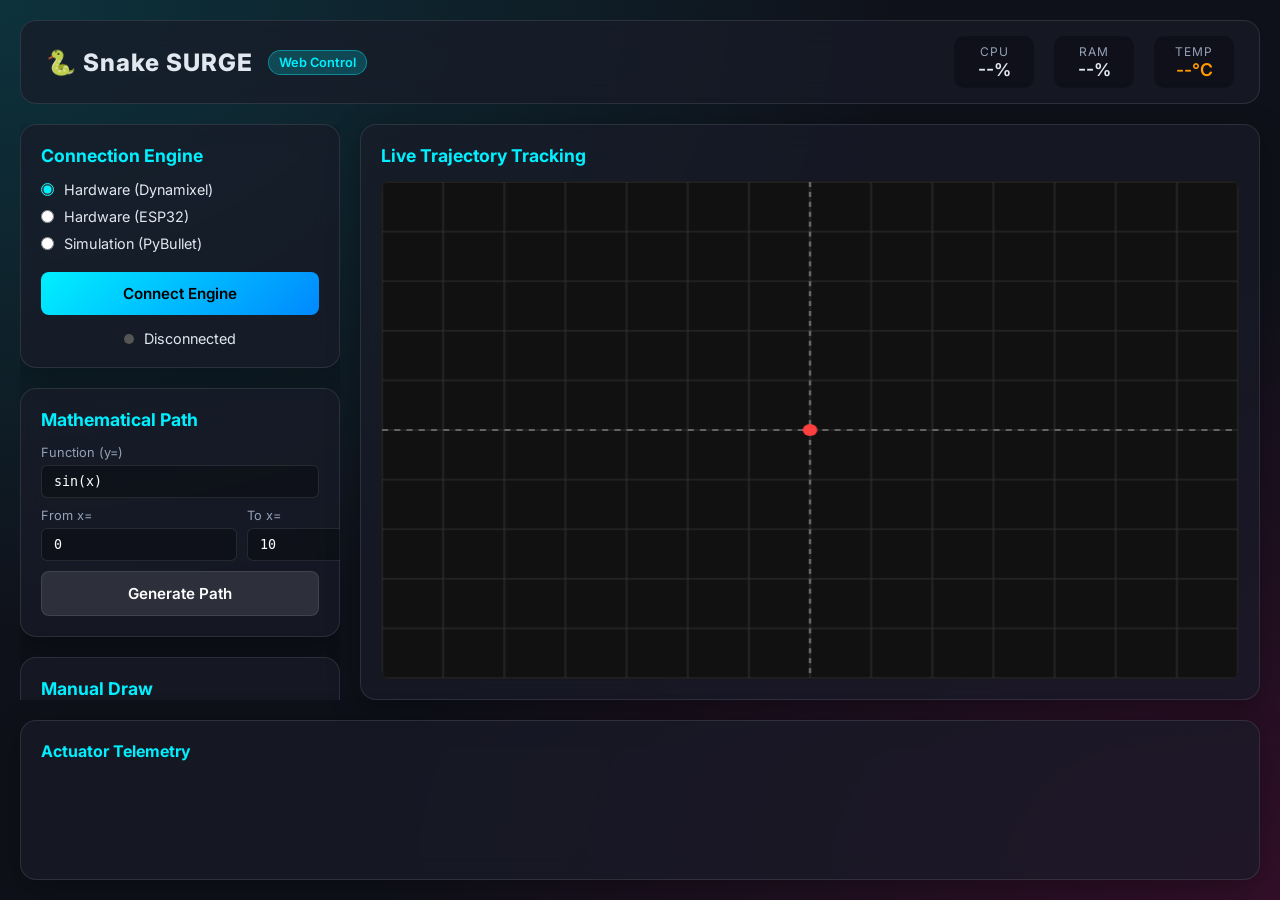
==== templates/index.html @ 30dfd5d1 "Add Pan/Zoom canvas and Accuracy Report Modal" ====
<!DOCTYPE html>
<html lang="en">
<head>
    <meta charset="UTF-8">
    <meta name="viewport" content="width=device-width, initial-scale=1.0">
    <title>Snake SURGE Web Dashboard</title>
    <link rel="stylesheet" href="/static/style.css">
    <link href="https://fonts.googleapis.com/css2?family=Inter:wght@400;600;800&display=swap" rel="stylesheet">
</head>
<body>
    <div class="app-container">
        <!-- Top Nav / System Stats -->
        <header class="top-nav">
            <div class="logo">
                <h1>🐍 Snake SURGE</h1>
                <span class="badge">Web Control</span>
            </div>
            <div class="system-stats">
                <div class="stat-box">
                    <span class="label">CPU</span>
                    <span class="value" id="sys-cpu">--%</span>
                </div>
                <div class="stat-box">
                    <span class="label">RAM</span>
                    <span class="value" id="sys-ram">--%</span>
                </div>
                <div class="stat-box">
                    <span class="label">TEMP</span>
                    <span class="value temp" id="sys-temp">--°C</span>
                </div>
            </div>
        </header>

        <div class="main-content">
            <!-- Left Panel: Controls -->
            <aside class="control-panel">
                <section class="card">
                    <h2>Connection Engine</h2>
                    <div class="engine-selector">
                        <label>
                            <input type="radio" name="engine" value="DXL" checked>
                            Hardware (Dynamixel)
                        </label>
                        <label>
                            <input type="radio" name="engine" value="ESP">
                            Hardware (ESP32)
                        </label>
                        <label>
                            <input type="radio" name="engine" value="SIM">
                            Simulation (PyBullet)
                        </label>
                    </div>
                    
                    <button id="btn-connect" class="btn-primary">Connect Engine</button>
                    <div class="status-indicator">
                        <span class="dot" id="status-dot"></span>
                        <span id="conn-status">Disconnected</span>
                    </div>
                </section>

                <section class="card">
                    <h2>Mathematical Path</h2>
                    <div class="input-group">
                        <label>Function (y=)</label>
                        <input type="text" id="math-func" value="sin(x)">
                    </div>
                    <div class="input-row">
                        <div class="input-group">
                            <label>From x=</label>
                            <input type="number" id="math-a" value="0">
                        </div>
                        <div class="input-group">
                            <label>To x=</label>
                            <input type="number" id="math-b" value="10">
                        </div>
                    </div>
                    <button id="btn-generate" class="btn-secondary">Generate Path</button>
                </section>

                <section class="card">
                    <h2>Manual Draw</h2>
                    <p class="help-text">Click and drag on the canvas to trace a custom path for the robot.</p>
                    <button id="btn-clear" class="btn-danger">Clear Canvas</button>
                </section>
            </aside>

            <!-- Center Panel: Canvas -->
            <main class="canvas-container card">
                <h2>Live Trajectory Tracking</h2>
                <div class="canvas-wrapper">
                    <canvas id="pathCanvas" width="700" height="500"></canvas>
                </div>
            </main>
        </div>
        
        <!-- Bottom Panel: Telemetry -->
        <footer class="telemetry-panel card">
            <h2>Actuator Telemetry</h2>
            <div class="telemetry-grid" id="telemetry-grid">
                <!-- Dynamically populated by JS -->
            </div>
        </footer>

        <!-- Accuracy Report Modal -->
        <div id="accuracy-modal" class="modal-overlay" style="display: none;">
            <div class="modal-content card">
                <h2>Path Tracking Accuracy Report</h2>
                <div class="report-stats">
                    <div class="stat">
                        <span>Accuracy</span>
                        <span id="report-accuracy" class="value">--%</span>
                    </div>
                    <div class="stat">
                        <span>Avg Deviation</span>
                        <span id="report-deviation" class="value">-- m</span>
                    </div>
                </div>
                <div class="modal-canvas-wrapper">
                    <canvas id="reportCanvas" width="600" height="400"></canvas>
                </div>
                <button id="btn-close-modal" class="btn-primary">Close Report</button>
            </div>
        </div>
    </div>
    <script src="/static/script.js"></script>
</body>
</html>
---- static/style.css ----
:root {
    --bg-color: #0f111a;
    --card-bg: rgba(25, 28, 41, 0.7);
    --primary: #00f0ff;
    --secondary: #ff007f;
    --danger: #ff4040;
    --text-main: #e2e8f0;
    --text-muted: #94a3b8;
    --border: rgba(255, 255, 255, 0.1);
}

* {
    box-sizing: border-box;
    margin: 0;
    padding: 0;
    font-family: 'Inter', sans-serif;
}

body {
    background-color: var(--bg-color);
    background-image: 
        radial-gradient(at 0% 0%, rgba(0, 240, 255, 0.15) 0px, transparent 50%),
        radial-gradient(at 100% 100%, rgba(255, 0, 127, 0.15) 0px, transparent 50%);
    color: var(--text-main);
    min-height: 100vh;
}

.app-container {
    max-width: 1400px;
    margin: 0 auto;
    padding: 20px;
    display: flex;
    flex-direction: column;
    gap: 20px;
    height: 100vh;
}

.card {
    background: var(--card-bg);
    backdrop-filter: blur(12px);
    border: 1px solid var(--border);
    border-radius: 16px;
    padding: 20px;
    box-shadow: 0 8px 32px rgba(0, 0, 0, 0.3);
}

.top-nav {
    display: flex;
    justify-content: space-between;
    align-items: center;
    padding: 15px 25px;
    background: var(--card-bg);
    backdrop-filter: blur(12px);
    border: 1px solid var(--border);
    border-radius: 16px;
}

.logo {
    display: flex;
    align-items: center;
    gap: 15px;
}

.logo h1 {
    font-size: 1.5rem;
    font-weight: 800;
    letter-spacing: 1px;
}

.badge {
    background: rgba(0, 240, 255, 0.2);
    color: var(--primary);
    padding: 4px 10px;
    border-radius: 20px;
    font-size: 0.8rem;
    font-weight: 600;
    border: 1px solid rgba(0, 240, 255, 0.4);
}

.system-stats {
    display: flex;
    gap: 20px;
}

.stat-box {
    display: flex;
    flex-direction: column;
    align-items: center;
    background: rgba(0, 0, 0, 0.3);
    padding: 8px 15px;
    border-radius: 10px;
    min-width: 80px;
}

.stat-box .label {
    font-size: 0.75rem;
    color: var(--text-muted);
    text-transform: uppercase;
    letter-spacing: 1px;
}

.stat-box .value {
    font-size: 1.1rem;
    font-weight: 600;
}

.stat-box .value.temp {
    color: #ff9900;
}

.main-content {
    display: flex;
    gap: 20px;
    flex: 1;
    min-height: 0;
}

.control-panel {
    width: 320px;
    display: flex;
    flex-direction: column;
    gap: 20px;
    overflow-y: auto;
}

.control-panel h2 {
    font-size: 1.1rem;
    margin-bottom: 15px;
    color: var(--primary);
}

.engine-selector {
    display: flex;
    flex-direction: column;
    gap: 10px;
    margin-bottom: 20px;
}

.engine-selector label {
    display: flex;
    align-items: center;
    gap: 10px;
    cursor: pointer;
    font-size: 0.9rem;
}

input[type="radio"] {
    accent-color: var(--primary);
}

button {
    width: 100%;
    padding: 12px;
    border: none;
    border-radius: 8px;
    font-weight: 600;
    font-size: 0.95rem;
    cursor: pointer;
    transition: all 0.2s ease;
}

.btn-primary {
    background: linear-gradient(135deg, #00f0ff, #0088ff);
    color: #000;
}

.btn-primary:hover {
    box-shadow: 0 0 15px rgba(0, 240, 255, 0.5);
    transform: translateY(-2px);
}

.btn-secondary {
    background: rgba(255, 255, 255, 0.1);
    color: #fff;
    border: 1px solid var(--border);
}

.btn-secondary:hover {
    background: rgba(255, 255, 255, 0.2);
}

.btn-danger {
    background: rgba(255, 64, 64, 0.15);
    color: var(--danger);
    border: 1px solid rgba(255, 64, 64, 0.3);
}

.btn-danger:hover {
    background: rgba(255, 64, 64, 0.3);
}

.status-indicator {
    margin-top: 15px;
    display: flex;
    align-items: center;
    justify-content: center;
    gap: 10px;
    font-size: 0.9rem;
}

.dot {
    width: 10px;
    height: 10px;
    border-radius: 50%;
    background: #555;
    transition: all 0.3s;
}

.dot.active {
    background: #00ff00;
    box-shadow: 0 0 10px #00ff00;
}

.input-group {
    display: flex;
    flex-direction: column;
    gap: 5px;
    margin-bottom: 10px;
}

.input-group label {
    font-size: 0.8rem;
    color: var(--text-muted);
}

.input-row {
    display: flex;
    gap: 10px;
}

input[type="text"], input[type="number"] {
    background: rgba(0, 0, 0, 0.3);
    border: 1px solid var(--border);
    color: #fff;
    padding: 8px 12px;
    border-radius: 6px;
    font-family: monospace;
}

input:focus {
    outline: none;
    border-color: var(--primary);
}

.help-text {
    font-size: 0.85rem;
    color: var(--text-muted);
    margin-bottom: 15px;
    line-height: 1.4;
}

.canvas-container {
    flex: 1;
    display: flex;
    flex-direction: column;
}

.canvas-container h2 {
    font-size: 1.1rem;
    color: var(--primary);
    margin-bottom: 15px;
}

.canvas-wrapper {
    flex: 1;
    background: #111;
    border-radius: 8px;
    overflow: hidden;
    position: relative;
    border: 1px solid rgba(255,255,255,0.05);
}

canvas {
    width: 100%;
    height: 100%;
    display: block;
    cursor: crosshair;
}

.telemetry-panel {
    height: 160px;
    display: flex;
    flex-direction: column;
}

.telemetry-panel h2 {
    font-size: 1rem;
    color: var(--primary);
    margin-bottom: 10px;
}

.telemetry-grid {
    display: flex;
    gap: 10px;
    overflow-x: auto;
    padding-bottom: 5px;
}

.telem-box {
    background: rgba(0, 0, 0, 0.4);
    border: 1px solid var(--border);
    border-radius: 8px;
    min-width: 140px;
    padding: 10px;
    display: flex;
    flex-direction: column;
    gap: 5px;
}

.telem-box .motor-id {
    font-size: 0.8rem;
    font-weight: bold;
    color: var(--secondary);
    border-bottom: 1px solid rgba(255, 255, 255, 0.1);
    padding-bottom: 4px;
    margin-bottom: 4px;
}

.telem-box .data-row {
    display: flex;
    justify-content: space-between;
    font-size: 0.8rem;
    font-family: monospace;
}

.telem-box .data-row span:first-child {
    color: var(--text-muted);
}

 / *   - - -   M o d a l   S t y l e s   - - -   * / 
 . m o d a l - o v e r l a y   { 
         p o s i t i o n :   f i x e d ; 
         t o p :   0 ;   l e f t :   0 ;   r i g h t :   0 ;   b o t t o m :   0 ; 
         b a c k g r o u n d :   r g b a ( 0 ,   0 ,   0 ,   0 . 7 ) ; 
         b a c k d r o p - f i l t e r :   b l u r ( 5 p x ) ; 
         d i s p l a y :   f l e x ; 
         a l i g n - i t e m s :   c e n t e r ; 
         j u s t i f y - c o n t e n t :   c e n t e r ; 
         z - i n d e x :   1 0 0 0 ; 
 } 
 
 . m o d a l - c o n t e n t   { 
         w i d t h :   6 5 0 p x ; 
         m a x - w i d t h :   9 5 v w ; 
         d i s p l a y :   f l e x ; 
         f l e x - d i r e c t i o n :   c o l u m n ; 
         g a p :   2 0 p x ; 
 } 
 
 . m o d a l - c o n t e n t   h 2   { 
         c o l o r :   v a r ( - - p r i m a r y ) ; 
         t e x t - a l i g n :   c e n t e r ; 
 } 
 
 . r e p o r t - s t a t s   { 
         d i s p l a y :   f l e x ; 
         j u s t i f y - c o n t e n t :   s p a c e - a r o u n d ; 
         b a c k g r o u n d :   r g b a ( 0 ,   0 ,   0 ,   0 . 3 ) ; 
         p a d d i n g :   1 5 p x ; 
         b o r d e r - r a d i u s :   1 0 p x ; 
 } 
 
 . r e p o r t - s t a t s   . s t a t   { 
         d i s p l a y :   f l e x ; 
         f l e x - d i r e c t i o n :   c o l u m n ; 
         a l i g n - i t e m s :   c e n t e r ; 
 } 
 
 . r e p o r t - s t a t s   . s t a t   s p a n : f i r s t - c h i l d   { 
         f o n t - s i z e :   0 . 8 r e m ; 
         c o l o r :   v a r ( - - t e x t - m u t e d ) ; 
         t e x t - t r a n s f o r m :   u p p e r c a s e ; 
 } 
 
 . r e p o r t - s t a t s   . s t a t   . v a l u e   { 
         f o n t - s i z e :   2 r e m ; 
         f o n t - w e i g h t :   8 0 0 ; 
 } 
 
 . v a l u e . g o o d   {   c o l o r :   # 0 0 f f 0 0 ;   } 
 . v a l u e . b a d   {   c o l o r :   v a r ( - - d a n g e r ) ;   } 
 
 . m o d a l - c a n v a s - w r a p p e r   { 
         b a c k g r o u n d :   # 1 1 1 ; 
         b o r d e r - r a d i u s :   8 p x ; 
         o v e r f l o w :   h i d d e n ; 
         b o r d e r :   1 p x   s o l i d   r g b a ( 2 5 5 , 2 5 5 , 2 5 5 , 0 . 0 5 ) ; 
         h e i g h t :   4 0 0 p x ; 
 } 
 
 # r e p o r t C a n v a s   { 
         w i d t h :   1 0 0 % ; 
         h e i g h t :   1 0 0 % ; 
         d i s p l a y :   b l o c k ; 
 }  
 
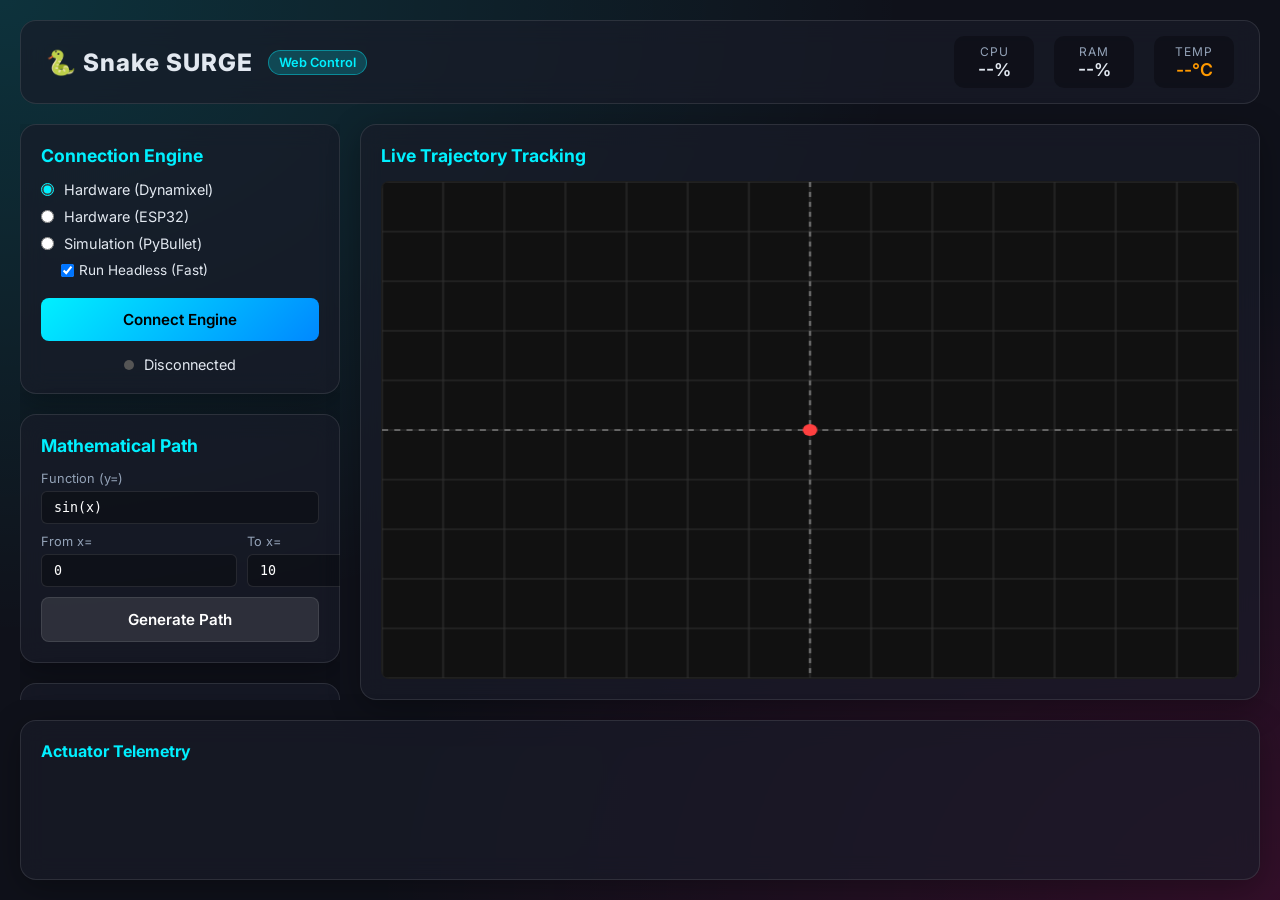
==== commit a27412af: "Add simulation controls and 3D web visualizer" ====
--- a/templates/index.html
+++ b/templates/index.html
@@ -49,6 +49,10 @@
                             <input type="radio" name="engine" value="SIM">
                             Simulation (PyBullet)
                         </label>
+                        <label style="margin-left: 20px; font-size: 0.85em; display: flex; align-items: center; gap: 5px;">
+                            <input type="checkbox" id="sim-headless" checked>
+                            Run Headless (Fast)
+                        </label>
                     </div>
                     
                     <button id="btn-connect" class="btn-primary">Connect Engine</button>
@@ -75,6 +79,31 @@
                         </div>
                     </div>
                     <button id="btn-generate" class="btn-secondary">Generate Path</button>
+                </section>
+
+                <section class="card" id="sim-controls-card">
+                    <h2>Simulation Controls</h2>
+                    <div class="input-group">
+                        <label>Friction Wheel Ratio: <span id="val-fric">20.0</span></label>
+                        <input type="range" id="param-fric" class="sim-param" min="1" max="50" step="0.5" value="20.0">
+                    </div>
+                    <div class="input-group">
+                        <label>Sine Amplitude: <span id="val-amp">0.8</span></label>
+                        <input type="range" id="param-amp" class="sim-param" min="0.1" max="1.5" step="0.1" value="0.8">
+                    </div>
+                    <div class="input-group">
+                        <label>Sine Frequency: <span id="val-freq">2.0</span></label>
+                        <input type="range" id="param-freq" class="sim-param" min="0.1" max="5.0" step="0.1" value="2.0">
+                    </div>
+                    <div class="input-group">
+                        <label>Phase Lag: <span id="val-phase">1.0</span></label>
+                        <input type="range" id="param-phase" class="sim-param" min="0.1" max="3.0" step="0.1" value="1.0">
+                    </div>
+                    <div class="input-group">
+                        <label>Max Motor Force: <span id="val-force">5.0</span></label>
+                        <input type="range" id="param-force" class="sim-param" min="0.1" max="20.0" step="0.5" value="5.0">
+                    </div>
+                    <button id="btn-open-3d" class="btn-secondary" style="margin-top: 15px; width: 100%;">Open 3D Viewer 🌐</button>
                 </section>
 
                 <section class="card">
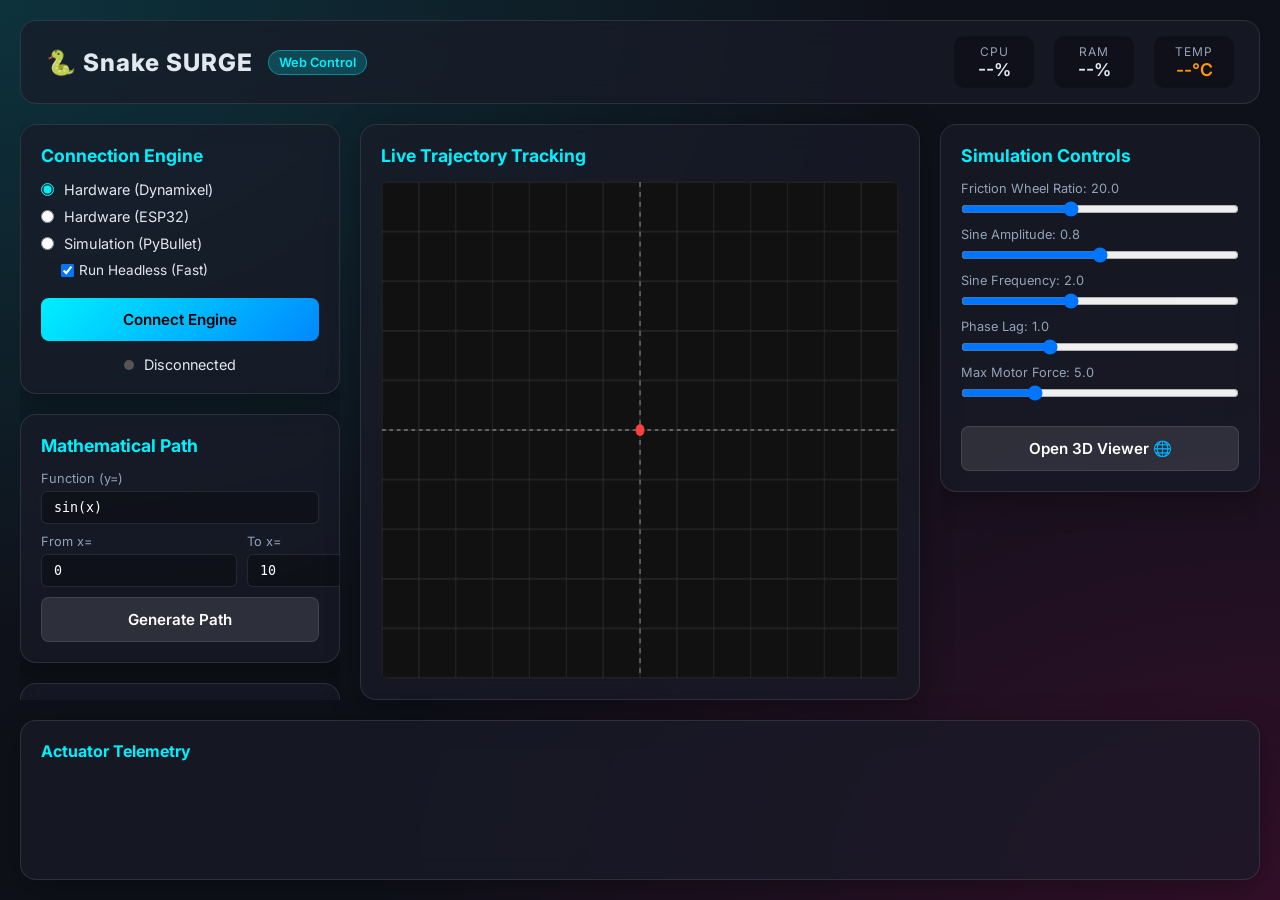
==== commit c27d109e: "Fix CSS stretching and 3D viewer line clipping" ====
--- a/templates/index.html
+++ b/templates/index.html
@@ -81,6 +81,23 @@
                     <button id="btn-generate" class="btn-secondary">Generate Path</button>
                 </section>
 
+                <section class="card">
+                    <h2>Manual Draw</h2>
+                    <p class="help-text">Click and drag on the canvas to trace a custom path for the robot.</p>
+                    <button id="btn-clear" class="btn-danger">Clear Canvas</button>
+                </section>
+            </aside>
+
+            <!-- Center Panel: Canvas -->
+            <main class="canvas-container card">
+                <h2>Live Trajectory Tracking</h2>
+                <div class="canvas-wrapper">
+                    <canvas id="pathCanvas" width="700" height="500"></canvas>
+                </div>
+            </main>
+
+            <!-- Right Panel: Sim Controls -->
+            <aside class="control-panel right">
                 <section class="card" id="sim-controls-card">
                     <h2>Simulation Controls</h2>
                     <div class="input-group">
@@ -105,21 +122,7 @@
                     </div>
                     <button id="btn-open-3d" class="btn-secondary" style="margin-top: 15px; width: 100%;">Open 3D Viewer 🌐</button>
                 </section>
-
-                <section class="card">
-                    <h2>Manual Draw</h2>
-                    <p class="help-text">Click and drag on the canvas to trace a custom path for the robot.</p>
-                    <button id="btn-clear" class="btn-danger">Clear Canvas</button>
-                </section>
             </aside>
-
-            <!-- Center Panel: Canvas -->
-            <main class="canvas-container card">
-                <h2>Live Trajectory Tracking</h2>
-                <div class="canvas-wrapper">
-                    <canvas id="pathCanvas" width="700" height="500"></canvas>
-                </div>
-            </main>
         </div>
         
         <!-- Bottom Panel: Telemetry -->
--- a/static/style.css
+++ b/static/style.css
@@ -1,397 +1,399 @@
-:root {
-    --bg-color: #0f111a;
-    --card-bg: rgba(25, 28, 41, 0.7);
-    --primary: #00f0ff;
-    --secondary: #ff007f;
-    --danger: #ff4040;
-    --text-main: #e2e8f0;
-    --text-muted: #94a3b8;
-    --border: rgba(255, 255, 255, 0.1);
-}
-
-* {
-    box-sizing: border-box;
-    margin: 0;
-    padding: 0;
-    font-family: 'Inter', sans-serif;
-}
-
-body {
-    background-color: var(--bg-color);
-    background-image: 
-        radial-gradient(at 0% 0%, rgba(0, 240, 255, 0.15) 0px, transparent 50%),
-        radial-gradient(at 100% 100%, rgba(255, 0, 127, 0.15) 0px, transparent 50%);
-    color: var(--text-main);
-    min-height: 100vh;
-}
-
-.app-container {
-    max-width: 1400px;
-    margin: 0 auto;
-    padding: 20px;
-    display: flex;
-    flex-direction: column;
-    gap: 20px;
-    height: 100vh;
-}
-
-.card {
-    background: var(--card-bg);
-    backdrop-filter: blur(12px);
-    border: 1px solid var(--border);
-    border-radius: 16px;
-    padding: 20px;
-    box-shadow: 0 8px 32px rgba(0, 0, 0, 0.3);
-}
-
-.top-nav {
-    display: flex;
-    justify-content: space-between;
-    align-items: center;
-    padding: 15px 25px;
-    background: var(--card-bg);
-    backdrop-filter: blur(12px);
-    border: 1px solid var(--border);
-    border-radius: 16px;
-}
-
-.logo {
-    display: flex;
-    align-items: center;
-    gap: 15px;
-}
-
-.logo h1 {
-    font-size: 1.5rem;
-    font-weight: 800;
-    letter-spacing: 1px;
-}
-
-.badge {
-    background: rgba(0, 240, 255, 0.2);
-    color: var(--primary);
-    padding: 4px 10px;
-    border-radius: 20px;
-    font-size: 0.8rem;
-    font-weight: 600;
-    border: 1px solid rgba(0, 240, 255, 0.4);
-}
-
-.system-stats {
-    display: flex;
-    gap: 20px;
-}
-
-.stat-box {
-    display: flex;
-    flex-direction: column;
-    align-items: center;
-    background: rgba(0, 0, 0, 0.3);
-    padding: 8px 15px;
-    border-radius: 10px;
-    min-width: 80px;
-}
-
-.stat-box .label {
-    font-size: 0.75rem;
-    color: var(--text-muted);
-    text-transform: uppercase;
-    letter-spacing: 1px;
-}
-
-.stat-box .value {
-    font-size: 1.1rem;
-    font-weight: 600;
-}
-
-.stat-box .value.temp {
-    color: #ff9900;
-}
-
-.main-content {
-    display: flex;
-    gap: 20px;
-    flex: 1;
-    min-height: 0;
-}
-
-.control-panel {
-    width: 320px;
-    display: flex;
-    flex-direction: column;
-    gap: 20px;
-    overflow-y: auto;
-}
-
-.control-panel h2 {
-    font-size: 1.1rem;
-    margin-bottom: 15px;
-    color: var(--primary);
-}
-
-.engine-selector {
-    display: flex;
-    flex-direction: column;
-    gap: 10px;
-    margin-bottom: 20px;
-}
-
-.engine-selector label {
-    display: flex;
-    align-items: center;
-    gap: 10px;
-    cursor: pointer;
-    font-size: 0.9rem;
-}
-
-input[type="radio"] {
-    accent-color: var(--primary);
-}
-
-button {
-    width: 100%;
-    padding: 12px;
-    border: none;
-    border-radius: 8px;
-    font-weight: 600;
-    font-size: 0.95rem;
-    cursor: pointer;
-    transition: all 0.2s ease;
-}
-
-.btn-primary {
-    background: linear-gradient(135deg, #00f0ff, #0088ff);
-    color: #000;
-}
-
-.btn-primary:hover {
-    box-shadow: 0 0 15px rgba(0, 240, 255, 0.5);
-    transform: translateY(-2px);
-}
-
-.btn-secondary {
-    background: rgba(255, 255, 255, 0.1);
-    color: #fff;
-    border: 1px solid var(--border);
-}
-
-.btn-secondary:hover {
-    background: rgba(255, 255, 255, 0.2);
-}
-
-.btn-danger {
-    background: rgba(255, 64, 64, 0.15);
-    color: var(--danger);
-    border: 1px solid rgba(255, 64, 64, 0.3);
-}
-
-.btn-danger:hover {
-    background: rgba(255, 64, 64, 0.3);
-}
-
-.status-indicator {
-    margin-top: 15px;
-    display: flex;
-    align-items: center;
-    justify-content: center;
-    gap: 10px;
-    font-size: 0.9rem;
-}
-
-.dot {
-    width: 10px;
-    height: 10px;
-    border-radius: 50%;
-    background: #555;
-    transition: all 0.3s;
-}
-
-.dot.active {
-    background: #00ff00;
-    box-shadow: 0 0 10px #00ff00;
-}
-
-.input-group {
-    display: flex;
-    flex-direction: column;
-    gap: 5px;
-    margin-bottom: 10px;
-}
-
-.input-group label {
-    font-size: 0.8rem;
-    color: var(--text-muted);
-}
-
-.input-row {
-    display: flex;
-    gap: 10px;
-}
-
-input[type="text"], input[type="number"] {
-    background: rgba(0, 0, 0, 0.3);
-    border: 1px solid var(--border);
-    color: #fff;
-    padding: 8px 12px;
-    border-radius: 6px;
-    font-family: monospace;
-}
-
-input:focus {
-    outline: none;
-    border-color: var(--primary);
-}
-
-.help-text {
-    font-size: 0.85rem;
-    color: var(--text-muted);
-    margin-bottom: 15px;
-    line-height: 1.4;
-}
-
-.canvas-container {
-    flex: 1;
-    display: flex;
-    flex-direction: column;
-}
-
-.canvas-container h2 {
-    font-size: 1.1rem;
-    color: var(--primary);
-    margin-bottom: 15px;
-}
-
-.canvas-wrapper {
-    flex: 1;
-    background: #111;
-    border-radius: 8px;
-    overflow: hidden;
-    position: relative;
-    border: 1px solid rgba(255,255,255,0.05);
-}
-
-canvas {
-    width: 100%;
-    height: 100%;
-    display: block;
-    cursor: crosshair;
-}
-
-.telemetry-panel {
-    height: 160px;
-    display: flex;
-    flex-direction: column;
-}
-
-.telemetry-panel h2 {
-    font-size: 1rem;
-    color: var(--primary);
-    margin-bottom: 10px;
-}
-
-.telemetry-grid {
-    display: flex;
-    gap: 10px;
-    overflow-x: auto;
-    padding-bottom: 5px;
-}
-
-.telem-box {
-    background: rgba(0, 0, 0, 0.4);
-    border: 1px solid var(--border);
-    border-radius: 8px;
-    min-width: 140px;
-    padding: 10px;
-    display: flex;
-    flex-direction: column;
-    gap: 5px;
-}
-
-.telem-box .motor-id {
-    font-size: 0.8rem;
-    font-weight: bold;
-    color: var(--secondary);
-    border-bottom: 1px solid rgba(255, 255, 255, 0.1);
-    padding-bottom: 4px;
-    margin-bottom: 4px;
-}
-
-.telem-box .data-row {
-    display: flex;
-    justify-content: space-between;
-    font-size: 0.8rem;
-    font-family: monospace;
-}
-
-.telem-box .data-row span:first-child {
-    color: var(--text-muted);
-}
-
- / *   - - -   M o d a l   S t y l e s   - - -   * / 
- . m o d a l - o v e r l a y   { 
-         p o s i t i o n :   f i x e d ; 
-         t o p :   0 ;   l e f t :   0 ;   r i g h t :   0 ;   b o t t o m :   0 ; 
-         b a c k g r o u n d :   r g b a ( 0 ,   0 ,   0 ,   0 . 7 ) ; 
-         b a c k d r o p - f i l t e r :   b l u r ( 5 p x ) ; 
-         d i s p l a y :   f l e x ; 
-         a l i g n - i t e m s :   c e n t e r ; 
-         j u s t i f y - c o n t e n t :   c e n t e r ; 
-         z - i n d e x :   1 0 0 0 ; 
- } 
- 
- . m o d a l - c o n t e n t   { 
-         w i d t h :   6 5 0 p x ; 
-         m a x - w i d t h :   9 5 v w ; 
-         d i s p l a y :   f l e x ; 
-         f l e x - d i r e c t i o n :   c o l u m n ; 
-         g a p :   2 0 p x ; 
- } 
- 
- . m o d a l - c o n t e n t   h 2   { 
-         c o l o r :   v a r ( - - p r i m a r y ) ; 
-         t e x t - a l i g n :   c e n t e r ; 
- } 
- 
- . r e p o r t - s t a t s   { 
-         d i s p l a y :   f l e x ; 
-         j u s t i f y - c o n t e n t :   s p a c e - a r o u n d ; 
-         b a c k g r o u n d :   r g b a ( 0 ,   0 ,   0 ,   0 . 3 ) ; 
-         p a d d i n g :   1 5 p x ; 
-         b o r d e r - r a d i u s :   1 0 p x ; 
- } 
- 
- . r e p o r t - s t a t s   . s t a t   { 
-         d i s p l a y :   f l e x ; 
-         f l e x - d i r e c t i o n :   c o l u m n ; 
-         a l i g n - i t e m s :   c e n t e r ; 
- } 
- 
- . r e p o r t - s t a t s   . s t a t   s p a n : f i r s t - c h i l d   { 
-         f o n t - s i z e :   0 . 8 r e m ; 
-         c o l o r :   v a r ( - - t e x t - m u t e d ) ; 
-         t e x t - t r a n s f o r m :   u p p e r c a s e ; 
- } 
- 
- . r e p o r t - s t a t s   . s t a t   . v a l u e   { 
-         f o n t - s i z e :   2 r e m ; 
-         f o n t - w e i g h t :   8 0 0 ; 
- } 
- 
- . v a l u e . g o o d   {   c o l o r :   # 0 0 f f 0 0 ;   } 
- . v a l u e . b a d   {   c o l o r :   v a r ( - - d a n g e r ) ;   } 
- 
- . m o d a l - c a n v a s - w r a p p e r   { 
-         b a c k g r o u n d :   # 1 1 1 ; 
-         b o r d e r - r a d i u s :   8 p x ; 
-         o v e r f l o w :   h i d d e n ; 
-         b o r d e r :   1 p x   s o l i d   r g b a ( 2 5 5 , 2 5 5 , 2 5 5 , 0 . 0 5 ) ; 
-         h e i g h t :   4 0 0 p x ; 
- } 
- 
- # r e p o r t C a n v a s   { 
-         w i d t h :   1 0 0 % ; 
-         h e i g h t :   1 0 0 % ; 
-         d i s p l a y :   b l o c k ; 
- } - 
- +:root {
+    --bg-color: #0f111a;
+    --card-bg: rgba(25, 28, 41, 0.7);
+    --primary: #00f0ff;
+    --secondary: #ff007f;
+    --danger: #ff4040;
+    --text-main: #e2e8f0;
+    --text-muted: #94a3b8;
+    --border: rgba(255, 255, 255, 0.1);
+}
+
+* {
+    box-sizing: border-box;
+    margin: 0;
+    padding: 0;
+    font-family: 'Inter', sans-serif;
+}
+
+body {
+    background-color: var(--bg-color);
+    background-image: 
+        radial-gradient(at 0% 0%, rgba(0, 240, 255, 0.15) 0px, transparent 50%),
+        radial-gradient(at 100% 100%, rgba(255, 0, 127, 0.15) 0px, transparent 50%);
+    color: var(--text-main);
+    min-height: 100vh;
+}
+
+.app-container {
+    max-width: 1600px;
+    margin: 0 auto;
+    padding: 20px;
+    display: flex;
+    flex-direction: column;
+    gap: 20px;
+    height: 100vh;
+}
+
+.card {
+    background: var(--card-bg);
+    backdrop-filter: blur(12px);
+    border: 1px solid var(--border);
+    border-radius: 16px;
+    padding: 20px;
+    box-shadow: 0 8px 32px rgba(0, 0, 0, 0.3);
+}
+
+.top-nav {
+    display: flex;
+    justify-content: space-between;
+    align-items: center;
+    padding: 15px 25px;
+    background: var(--card-bg);
+    backdrop-filter: blur(12px);
+    border: 1px solid var(--border);
+    border-radius: 16px;
+}
+
+.logo {
+    display: flex;
+    align-items: center;
+    gap: 15px;
+}
+
+.logo h1 {
+    font-size: 1.5rem;
+    font-weight: 800;
+    letter-spacing: 1px;
+}
+
+.badge {
+    background: rgba(0, 240, 255, 0.2);
+    color: var(--primary);
+    padding: 4px 10px;
+    border-radius: 20px;
+    font-size: 0.8rem;
+    font-weight: 600;
+    border: 1px solid rgba(0, 240, 255, 0.4);
+}
+
+.system-stats {
+    display: flex;
+    gap: 20px;
+}
+
+.stat-box {
+    display: flex;
+    flex-direction: column;
+    align-items: center;
+    background: rgba(0, 0, 0, 0.3);
+    padding: 8px 15px;
+    border-radius: 10px;
+    min-width: 80px;
+}
+
+.stat-box .label {
+    font-size: 0.75rem;
+    color: var(--text-muted);
+    text-transform: uppercase;
+    letter-spacing: 1px;
+}
+
+.stat-box .value {
+    font-size: 1.1rem;
+    font-weight: 600;
+}
+
+.stat-box .value.temp {
+    color: #ff9900;
+}
+
+.main-content {
+    display: flex;
+    justify-content: center;
+    gap: 20px;
+    flex: 1;
+    min-height: 0;
+}
+
+.control-panel {
+    width: 320px;
+    flex-shrink: 0;
+    display: flex;
+    flex-direction: column;
+    gap: 20px;
+    overflow-y: auto;
+}
+
+.control-panel h2 {
+    font-size: 1.1rem;
+    margin-bottom: 15px;
+    color: var(--primary);
+}
+
+.engine-selector {
+    display: flex;
+    flex-direction: column;
+    gap: 10px;
+    margin-bottom: 20px;
+}
+
+.engine-selector label {
+    display: flex;
+    align-items: center;
+    gap: 10px;
+    cursor: pointer;
+    font-size: 0.9rem;
+}
+
+input[type="radio"] {
+    accent-color: var(--primary);
+}
+
+button {
+    width: 100%;
+    padding: 12px;
+    border: none;
+    border-radius: 8px;
+    font-weight: 600;
+    font-size: 0.95rem;
+    cursor: pointer;
+    transition: all 0.2s ease;
+}
+
+.btn-primary {
+    background: linear-gradient(135deg, #00f0ff, #0088ff);
+    color: #000;
+}
+
+.btn-primary:hover {
+    box-shadow: 0 0 15px rgba(0, 240, 255, 0.5);
+    transform: translateY(-2px);
+}
+
+.btn-secondary {
+    background: rgba(255, 255, 255, 0.1);
+    color: #fff;
+    border: 1px solid var(--border);
+}
+
+.btn-secondary:hover {
+    background: rgba(255, 255, 255, 0.2);
+}
+
+.btn-danger {
+    background: rgba(255, 64, 64, 0.15);
+    color: var(--danger);
+    border: 1px solid rgba(255, 64, 64, 0.3);
+}
+
+.btn-danger:hover {
+    background: rgba(255, 64, 64, 0.3);
+}
+
+.status-indicator {
+    margin-top: 15px;
+    display: flex;
+    align-items: center;
+    justify-content: center;
+    gap: 10px;
+    font-size: 0.9rem;
+}
+
+.dot {
+    width: 10px;
+    height: 10px;
+    border-radius: 50%;
+    background: #555;
+    transition: all 0.3s;
+}
+
+.dot.active {
+    background: #00ff00;
+    box-shadow: 0 0 10px #00ff00;
+}
+
+.input-group {
+    display: flex;
+    flex-direction: column;
+    gap: 5px;
+    margin-bottom: 10px;
+}
+
+.input-group label {
+    font-size: 0.8rem;
+    color: var(--text-muted);
+}
+
+.input-row {
+    display: flex;
+    gap: 10px;
+}
+
+input[type="text"], input[type="number"] {
+    background: rgba(0, 0, 0, 0.3);
+    border: 1px solid var(--border);
+    color: #fff;
+    padding: 8px 12px;
+    border-radius: 6px;
+    font-family: monospace;
+}
+
+input:focus {
+    outline: none;
+    border-color: var(--primary);
+}
+
+.help-text {
+    font-size: 0.85rem;
+    color: var(--text-muted);
+    margin-bottom: 15px;
+    line-height: 1.4;
+}
+
+.canvas-container {
+    flex: 1;
+    max-width: 900px;
+    display: flex;
+    flex-direction: column;
+}
+
+.canvas-container h2 {
+    font-size: 1.1rem;
+    color: var(--primary);
+    margin-bottom: 15px;
+}
+
+.canvas-wrapper {
+    flex: 1;
+    background: #111;
+    border-radius: 8px;
+    overflow: hidden;
+    position: relative;
+    border: 1px solid rgba(255,255,255,0.05);
+}
+
+canvas {
+    width: 100%;
+    height: 100%;
+    display: block;
+    cursor: crosshair;
+}
+
+.telemetry-panel {
+    height: 160px;
+    display: flex;
+    flex-direction: column;
+}
+
+.telemetry-panel h2 {
+    font-size: 1rem;
+    color: var(--primary);
+    margin-bottom: 10px;
+}
+
+.telemetry-grid {
+    display: flex;
+    gap: 10px;
+    overflow-x: auto;
+    padding-bottom: 5px;
+}
+
+.telem-box {
+    background: rgba(0, 0, 0, 0.4);
+    border: 1px solid var(--border);
+    border-radius: 8px;
+    min-width: 140px;
+    padding: 10px;
+    display: flex;
+    flex-direction: column;
+    gap: 5px;
+}
+
+.telem-box .motor-id {
+    font-size: 0.8rem;
+    font-weight: bold;
+    color: var(--secondary);
+    border-bottom: 1px solid rgba(255, 255, 255, 0.1);
+    padding-bottom: 4px;
+    margin-bottom: 4px;
+}
+
+.telem-box .data-row {
+    display: flex;
+    justify-content: space-between;
+    font-size: 0.8rem;
+    font-family: monospace;
+}
+
+.telem-box .data-row span:first-child {
+    color: var(--text-muted);
+}
+
+/* --- Modal Styles --- */
+.modal-overlay {
+    position: fixed;
+    top: 0; left: 0; right: 0; bottom: 0;
+    background: rgba(0, 0, 0, 0.7);
+    backdrop-filter: blur(5px);
+    display: flex;
+    align-items: center;
+    justify-content: center;
+    z-index: 1000;
+}
+
+.modal-content {
+    width: 650px;
+    max-width: 95vw;
+    display: flex;
+    flex-direction: column;
+    gap: 20px;
+}
+
+.modal-content h2 {
+    color: var(--primary);
+    text-align: center;
+}
+
+.report-stats {
+    display: flex;
+    justify-content: space-around;
+    background: rgba(0, 0, 0, 0.3);
+    padding: 15px;
+    border-radius: 10px;
+}
+
+.report-stats .stat {
+    display: flex;
+    flex-direction: column;
+    align-items: center;
+}
+
+.report-stats .stat span:first-child {
+    font-size: 0.8rem;
+    color: var(--text-muted);
+    text-transform: uppercase;
+}
+
+.report-stats .stat .value {
+    font-size: 2rem;
+    font-weight: 800;
+}
+
+.value.good { color: #00ff00; }
+.value.bad { color: var(--danger); }
+
+.modal-canvas-wrapper {
+    background: #111;
+    border-radius: 8px;
+    overflow: hidden;
+    border: 1px solid rgba(255,255,255,0.05);
+    height: 400px;
+}
+
+#reportCanvas {
+    width: 100%;
+    height: 100%;
+    display: block;
+}
+
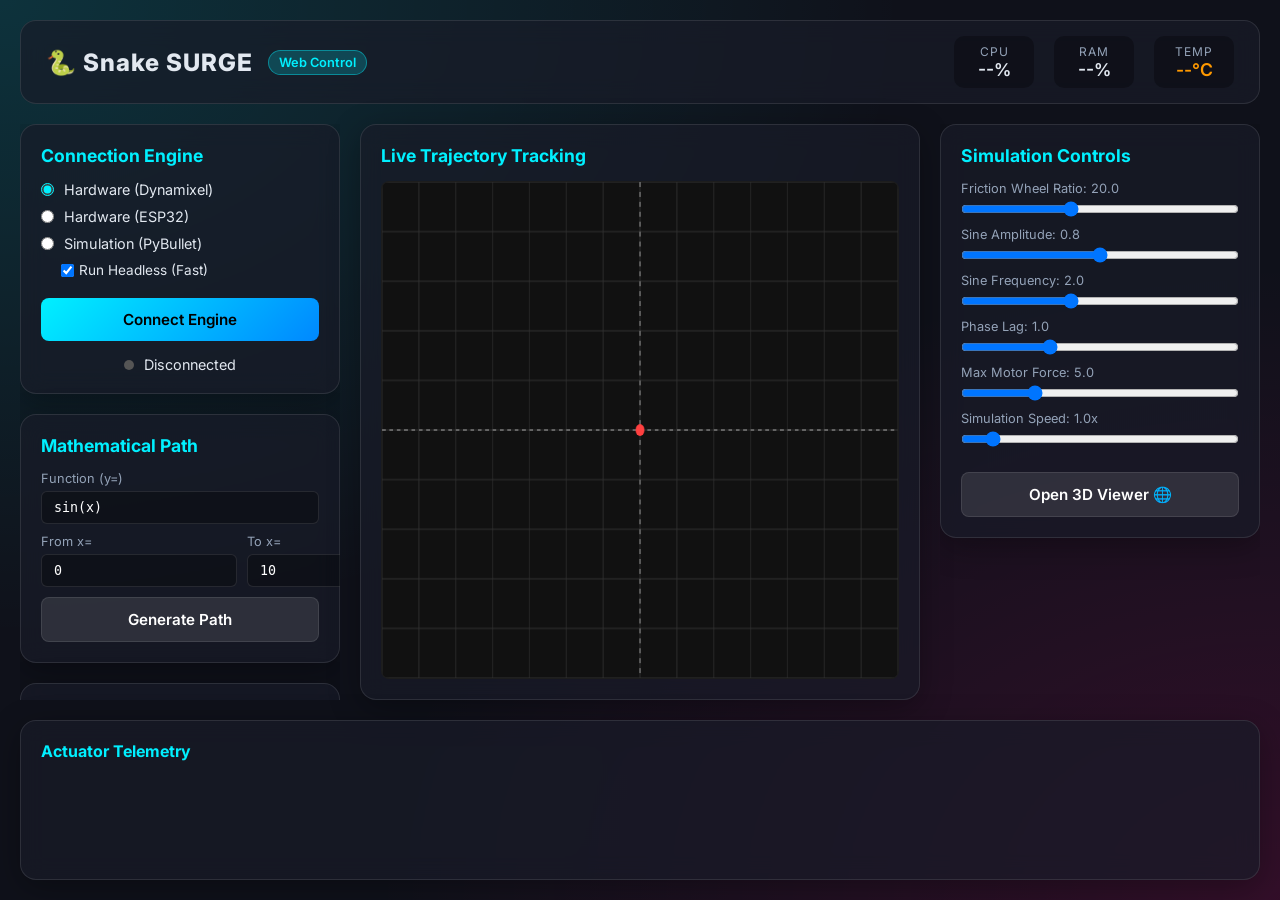
==== commit 0d303381: "Add Simulation Speed slider and sim_time logic" ====
--- a/templates/index.html
+++ b/templates/index.html
@@ -120,6 +120,10 @@
                         <label>Max Motor Force: <span id="val-force">5.0</span></label>
                         <input type="range" id="param-force" class="sim-param" min="0.1" max="20.0" step="0.5" value="5.0">
                     </div>
+                    <div class="input-group">
+                        <label>Simulation Speed: <span id="val-speed">1.0</span>x</label>
+                        <input type="range" id="param-speed" class="sim-param" min="0.1" max="10.0" step="0.1" value="1.0">
+                    </div>
                     <button id="btn-open-3d" class="btn-secondary" style="margin-top: 15px; width: 100%;">Open 3D Viewer 🌐</button>
                 </section>
             </aside>
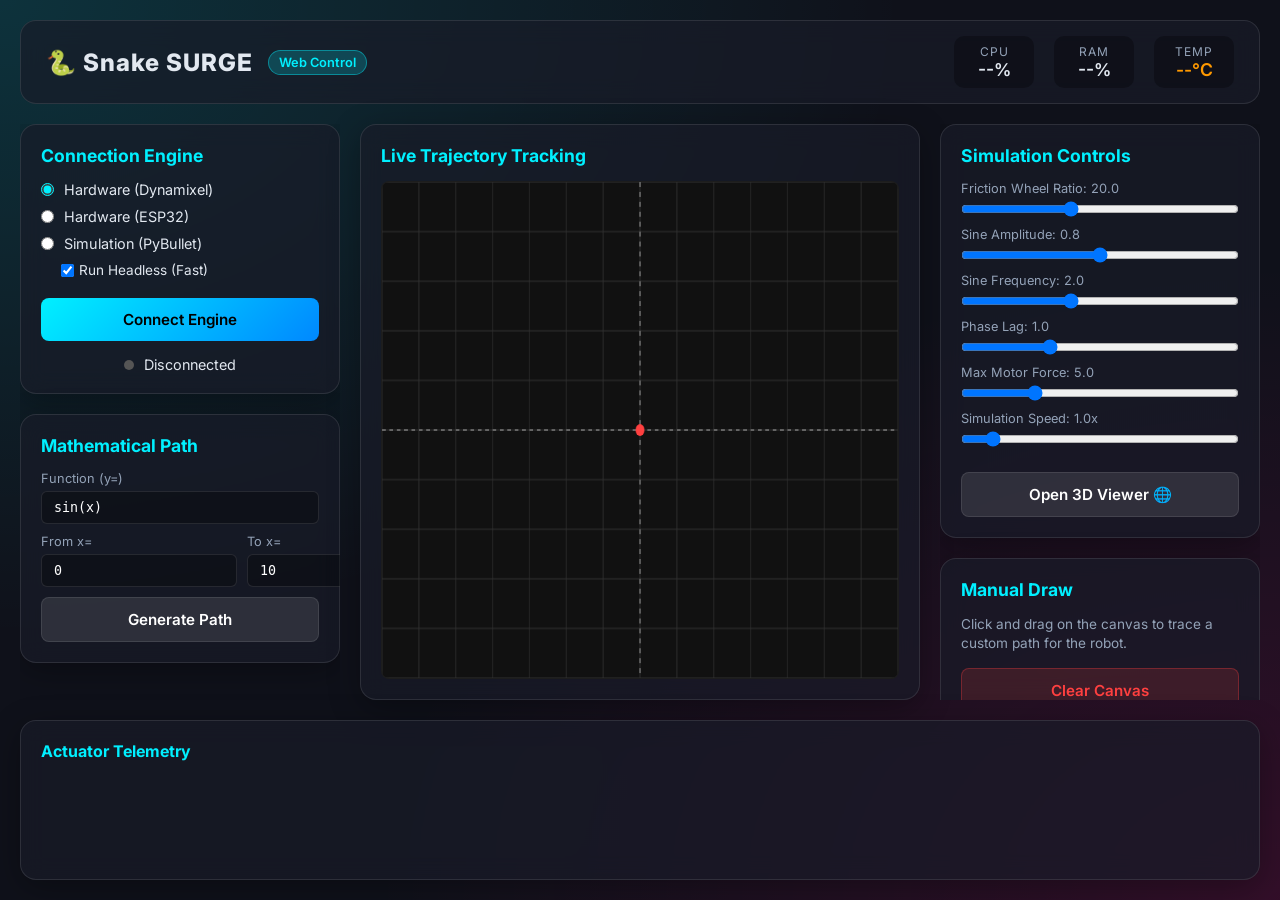
==== commit 737445a9: "Move Manual Draw section to right sidebar" ====
--- a/templates/index.html
+++ b/templates/index.html
@@ -80,12 +80,6 @@
                     </div>
                     <button id="btn-generate" class="btn-secondary">Generate Path</button>
                 </section>
-
-                <section class="card">
-                    <h2>Manual Draw</h2>
-                    <p class="help-text">Click and drag on the canvas to trace a custom path for the robot.</p>
-                    <button id="btn-clear" class="btn-danger">Clear Canvas</button>
-                </section>
             </aside>
 
             <!-- Center Panel: Canvas -->
@@ -126,6 +120,12 @@
                     </div>
                     <button id="btn-open-3d" class="btn-secondary" style="margin-top: 15px; width: 100%;">Open 3D Viewer 🌐</button>
                 </section>
+
+                <section class="card">
+                    <h2>Manual Draw</h2>
+                    <p class="help-text">Click and drag on the canvas to trace a custom path for the robot.</p>
+                    <button id="btn-clear" class="btn-danger">Clear Canvas</button>
+                </section>
             </aside>
         </div>
         
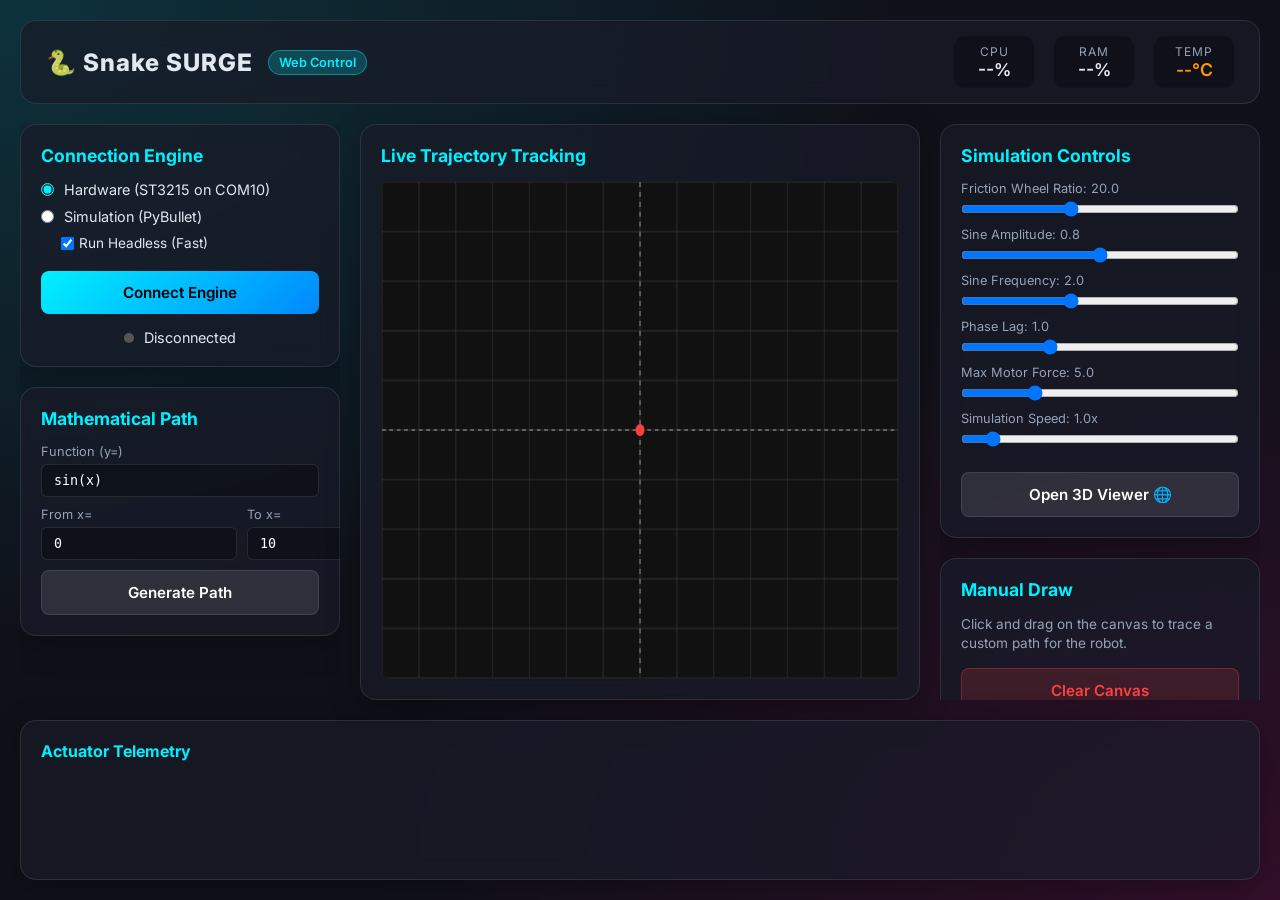
==== commit 60e4ab57: "ESP NOW -  Success" ====
--- a/templates/index.html
+++ b/templates/index.html
@@ -38,12 +38,8 @@
                     <h2>Connection Engine</h2>
                     <div class="engine-selector">
                         <label>
-                            <input type="radio" name="engine" value="DXL" checked>
-                            Hardware (Dynamixel)
-                        </label>
-                        <label>
-                            <input type="radio" name="engine" value="ESP">
-                            Hardware (ESP32)
+                            <input type="radio" name="engine" value="ST3215" checked>
+                            Hardware (ST3215 on COM10)
                         </label>
                         <label>
                             <input type="radio" name="engine" value="SIM">
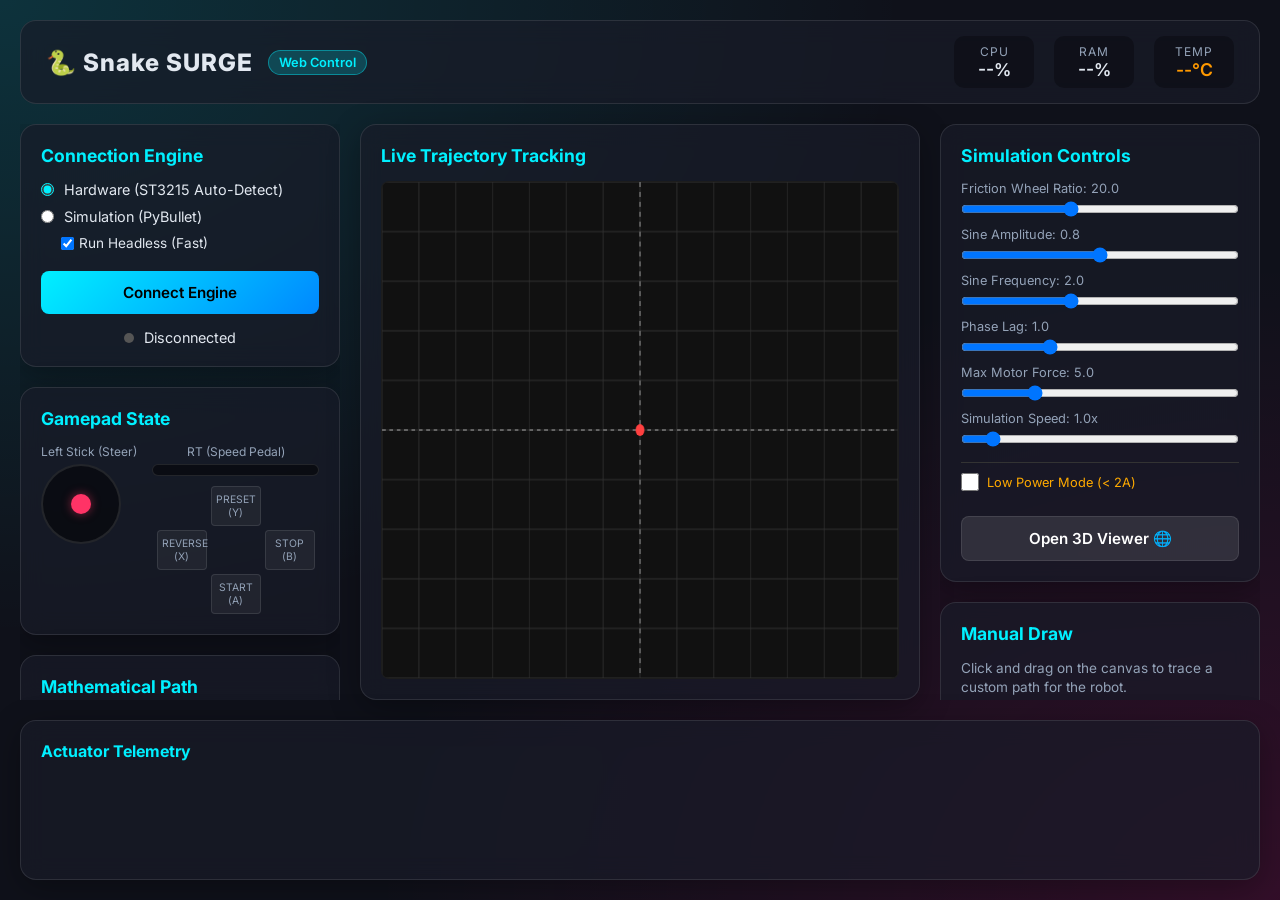
==== commit 1e693399: "i think major changes with test" ====
--- a/templates/index.html
+++ b/templates/index.html
@@ -39,7 +39,7 @@
                     <div class="engine-selector">
                         <label>
                             <input type="radio" name="engine" value="ST3215" checked>
-                            Hardware (ST3215 on COM10)
+                            Hardware (ST3215 Auto-Detect)
                         </label>
                         <label>
                             <input type="radio" name="engine" value="SIM">
@@ -55,6 +55,32 @@
                     <div class="status-indicator">
                         <span class="dot" id="status-dot"></span>
                         <span id="conn-status">Disconnected</span>
+                    </div>
+                </section>
+
+                <section class="card" id="gamepad-card">
+                    <h2>Gamepad State</h2>
+                    <div class="gamepad-layout">
+                        <div class="stick-container">
+                            <label>Left Stick (Steer)</label>
+                            <div class="stick-box">
+                                <div class="stick-dot" id="stick-dot"></div>
+                            </div>
+                        </div>
+                        <div class="gamepad-controls">
+                            <div class="trigger-bar-container">
+                                <label>RT (Speed Pedal)</label>
+                                <div class="trigger-bar-bg">
+                                    <div class="trigger-bar-fill" id="rt-fill"></div>
+                                </div>
+                            </div>
+                            <div class="face-buttons">
+                                <div class="gamepad-btn" id="btn-vis-preset">PRESET <span>(Y)</span></div>
+                                <div class="gamepad-btn" id="btn-vis-reverse">REVERSE <span>(X)</span></div>
+                                <div class="gamepad-btn" id="btn-vis-stop">STOP <span>(B)</span></div>
+                                <div class="gamepad-btn" id="btn-vis-start">START <span>(A)</span></div>
+                            </div>
+                        </div>
                     </div>
                 </section>
 
@@ -114,6 +140,12 @@
                         <label>Simulation Speed: <span id="val-speed">1.0</span>x</label>
                         <input type="range" id="param-speed" class="sim-param" min="0.1" max="10.0" step="0.1" value="1.0">
                     </div>
+                    <div class="input-group" style="margin-top: 15px; padding-top: 10px; border-top: 1px solid #333;">
+                        <label style="color: #ffaa00; display: flex; align-items: center; gap: 8px;">
+                            <input type="checkbox" id="param-lowpower" class="sim-param" style="width: 18px; height: 18px;">
+                            Low Power Mode (&lt; 2A)
+                        </label>
+                    </div>
                     <button id="btn-open-3d" class="btn-secondary" style="margin-top: 15px; width: 100%;">Open 3D Viewer 🌐</button>
                 </section>
 
--- a/static/style.css
+++ b/static/style.css
@@ -397,3 +397,99 @@
     display: block;
 }
 
+/* --- Gamepad Visualizer --- */
+.gamepad-layout {
+    display: flex;
+    gap: 15px;
+    margin-top: 10px;
+}
+
+.stick-container label, .trigger-bar-container label {
+    font-size: 0.75rem;
+    color: var(--text-muted);
+    display: block;
+    margin-bottom: 5px;
+    text-align: center;
+}
+
+.stick-box {
+    width: 80px;
+    height: 80px;
+    background: rgba(0, 0, 0, 0.5);
+    border: 2px solid var(--border);
+    border-radius: 50%;
+    position: relative;
+    display: flex;
+    align-items: center;
+    justify-content: center;
+}
+
+.stick-dot {
+    width: 20px;
+    height: 20px;
+    background: #ff3366;
+    border-radius: 50%;
+    position: absolute;
+    left: 50%;
+    top: 50%;
+    transform: translate(-50%, -50%);
+    transition: transform 0.1s cubic-bezier(0.25, 0.46, 0.45, 0.94);
+    box-shadow: 0 0 10px rgba(255, 51, 102, 0.5);
+}
+
+.gamepad-controls {
+    flex: 1;
+    display: flex;
+    flex-direction: column;
+    gap: 10px;
+}
+
+.trigger-bar-bg {
+    height: 12px;
+    background: rgba(0, 0, 0, 0.5);
+    border-radius: 6px;
+    border: 1px solid var(--border);
+    overflow: hidden;
+}
+
+.trigger-bar-fill {
+    height: 100%;
+    width: 0%;
+    background: linear-gradient(90deg, #ff9900, var(--danger));
+    transition: width 0.1s;
+}
+
+.face-buttons {
+    display: grid;
+    grid-template-columns: 50px 50px 50px;
+    grid-template-rows: 40px 40px 40px;
+    gap: 4px;
+    justify-content: center;
+    align-items: center;
+}
+
+#btn-vis-preset { grid-column: 2; grid-row: 1; }
+#btn-vis-reverse { grid-column: 1; grid-row: 2; }
+#btn-vis-stop { grid-column: 3; grid-row: 2; }
+#btn-vis-start { grid-column: 2; grid-row: 3; }
+
+.gamepad-btn {
+    background: rgba(255, 255, 255, 0.05);
+    border: 1px solid rgba(255, 255, 255, 0.1);
+    color: var(--text-muted);
+    font-size: 0.65rem;
+    padding: 6px 4px;
+    text-align: center;
+    border-radius: 4px;
+    transition: all 0.1s;
+}
+
+.gamepad-btn.active {
+    background: rgba(0, 240, 255, 0.2);
+    color: var(--primary);
+    border-color: var(--primary);
+    box-shadow: 0 0 8px rgba(0, 240, 255, 0.4);
+}
+.gamepad-btn
+span
+ font-size: 0.55rem; opacity: 0.6; display: block; margin-top: 2px; 
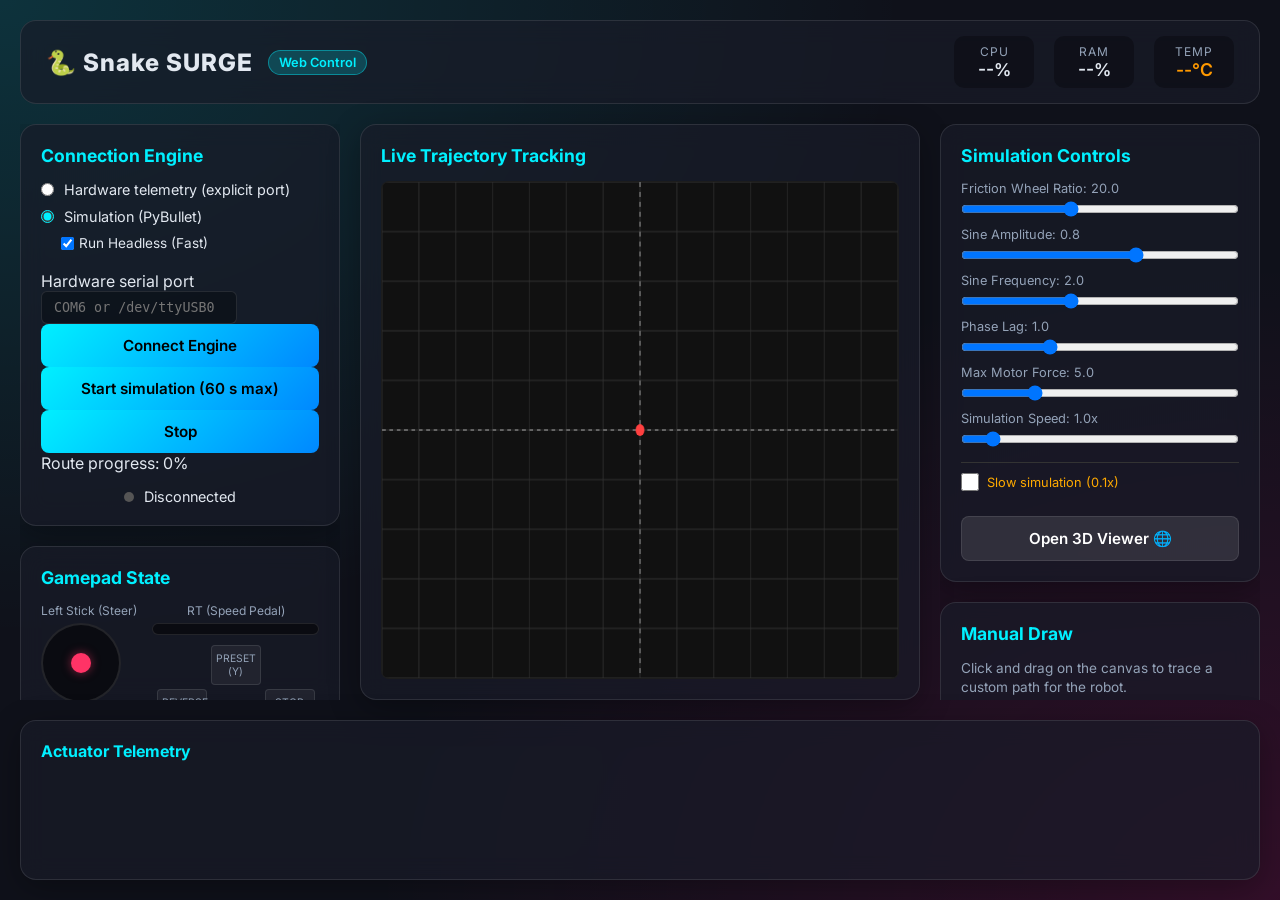
==== commit d8d11fda: "feat: add bounded calibrated trials and three-day demo workflow Build on the supplied 7d80490 baseli" ====
--- a/templates/index.html
+++ b/templates/index.html
@@ -38,11 +38,11 @@
                     <h2>Connection Engine</h2>
                     <div class="engine-selector">
                         <label>
-                            <input type="radio" name="engine" value="ST3215" checked>
-                            Hardware (ST3215 Auto-Detect)
+                            <input type="radio" name="engine" value="ST3215">
+                            Hardware telemetry (explicit port)
                         </label>
                         <label>
-                            <input type="radio" name="engine" value="SIM">
+                            <input type="radio" name="engine" value="SIM" checked>
                             Simulation (PyBullet)
                         </label>
                         <label style="margin-left: 20px; font-size: 0.85em; display: flex; align-items: center; gap: 5px;">
@@ -51,7 +51,12 @@
                         </label>
                     </div>
                     
+                    <label for="hardware-port">Hardware serial port</label>
+                    <input id="hardware-port" type="text" placeholder="COM6 or /dev/ttyUSB0">
                     <button id="btn-connect" class="btn-primary">Connect Engine</button>
+                    <button id="btn-start" class="btn-primary">Start simulation (60 s max)</button>
+                    <button id="btn-stop" class="btn-primary">Stop</button>
+                    <p id="path-progress" role="status">Route progress: 0%</p>
                     <div class="status-indicator">
                         <span class="dot" id="status-dot"></span>
                         <span id="conn-status">Disconnected</span>
@@ -88,7 +93,7 @@
                     <h2>Mathematical Path</h2>
                     <div class="input-group">
                         <label>Function (y=)</label>
-                        <input type="text" id="math-func" value="sin(x)">
+                        <select id="math-func" aria-label="Path preset"><option value="sin(x)">Gentle sine</option><option value="0">Straight</option><option value="cos(x)">Gentle cosine</option></select>
                     </div>
                     <div class="input-row">
                         <div class="input-group">
@@ -122,7 +127,7 @@
                     </div>
                     <div class="input-group">
                         <label>Sine Amplitude: <span id="val-amp">0.8</span></label>
-                        <input type="range" id="param-amp" class="sim-param" min="0.1" max="1.5" step="0.1" value="0.8">
+                        <input type="range" id="param-amp" class="sim-param" min="0.1" max="1.2" step="0.1" value="0.8">
                     </div>
                     <div class="input-group">
                         <label>Sine Frequency: <span id="val-freq">2.0</span></label>
@@ -143,7 +148,7 @@
                     <div class="input-group" style="margin-top: 15px; padding-top: 10px; border-top: 1px solid #333;">
                         <label style="color: #ffaa00; display: flex; align-items: center; gap: 8px;">
                             <input type="checkbox" id="param-lowpower" class="sim-param" style="width: 18px; height: 18px;">
-                            Low Power Mode (&lt; 2A)
+                            Slow simulation (0.1x)
                         </label>
                     </div>
                     <button id="btn-open-3d" class="btn-secondary" style="margin-top: 15px; width: 100%;">Open 3D Viewer 🌐</button>
@@ -168,10 +173,10 @@
         <!-- Accuracy Report Modal -->
         <div id="accuracy-modal" class="modal-overlay" style="display: none;">
             <div class="modal-content card">
-                <h2>Path Tracking Accuracy Report</h2>
+                <h2>Simulation Path Report</h2>
                 <div class="report-stats">
                     <div class="stat">
-                        <span>Accuracy</span>
+                        <span>Tracking score (0.5 m scale)</span>
                         <span id="report-accuracy" class="value">--%</span>
                     </div>
                     <div class="stat">
